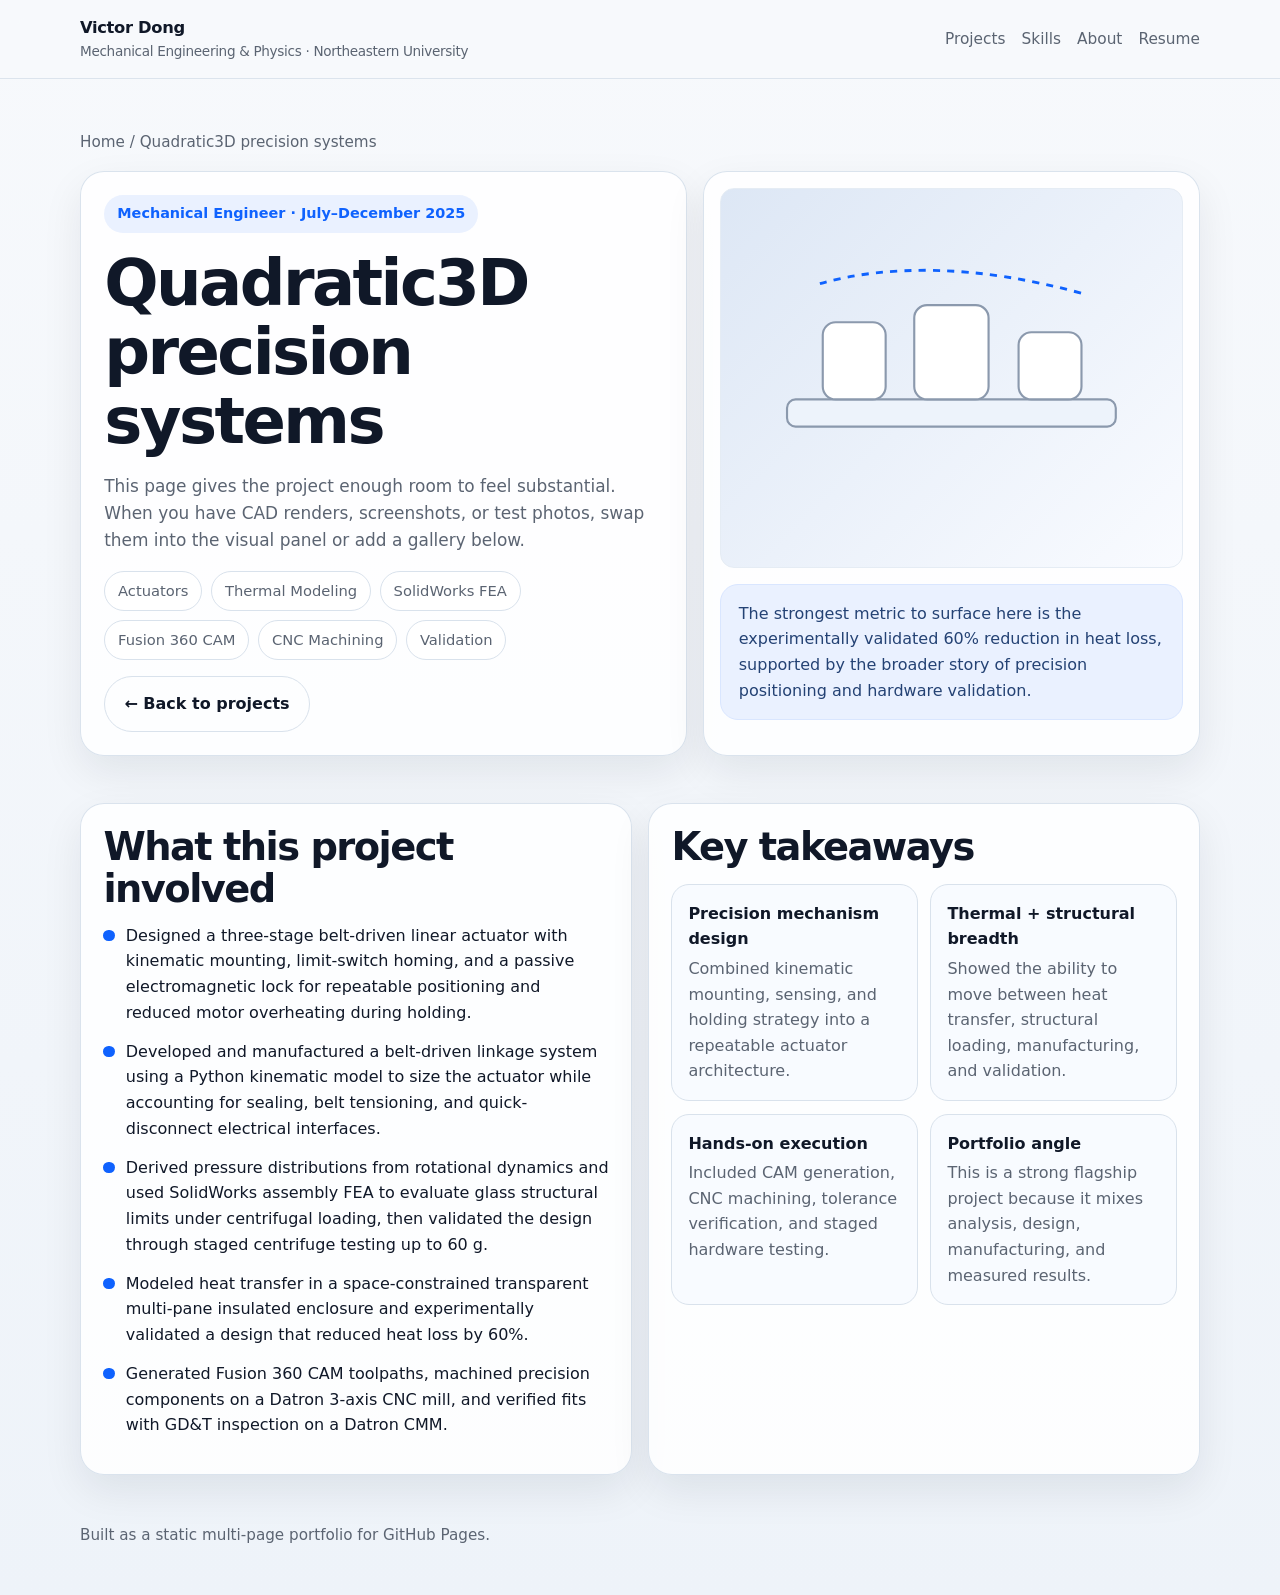
==== projects/quadratic3d.html @ 5df6c518 "Add files via upload" ====
<!DOCTYPE html>
<html lang="en">
<head>
  <meta charset="UTF-8" />
  <meta name="viewport" content="width=device-width, initial-scale=1.0" />
  <title>Quadratic3D | Victor Dong</title>
  <meta name="description" content="Mechanical engineering portfolio of Victor Dong." />
  <link rel="stylesheet" href="../styles.css" />
</head>
<body>
  <nav class="nav">
    <div class="container nav-inner">
      <a href="../index.html" class="brand">Victor Dong<small>Mechanical Engineering & Physics · Northeastern University</small></a>
      <div class="nav-links">
        <a href="../index.html#projects">Projects</a>
        <a href="../index.html#skills">Skills</a>
        <a href="../index.html#about">About</a>
        <a href="../assets/Victor_Dong_Resume.pdf" target="_blank" rel="noopener">Resume</a>
      </div>
    </div>
  </nav>
  
    <header class="page-hero">
      <div class="container">
        <div class="breadcrumbs"><a href="../index.html">Home</a> / Quadratic3D precision systems</div>
        <div class="feature-grid">
          <div class="panel project-summary">
            <div class="eyebrow">Mechanical Engineer · July–December 2025</div>
            <h1 style="font-size:clamp(2.2rem,5vw,4rem);">Quadratic3D precision systems</h1>
            <p class="lead">This page gives the project enough room to feel substantial. When you have CAD renders, screenshots, or test photos, swap them into the visual panel or add a gallery below.</p>
            <div class="tag-list" style="margin-top:1rem;"><span class="tag">Actuators</span><span class="tag">Thermal Modeling</span><span class="tag">SolidWorks FEA</span><span class="tag">Fusion 360 CAM</span><span class="tag">CNC Machining</span><span class="tag">Validation</span></div>
            <div class="back"><a class="button ghost" href="../index.html#projects">← Back to projects</a></div>
          </div>
          <div class="panel visual-card">
            <div class="render">
              <svg viewBox="0 0 600 380" aria-hidden="true">
                <rect x="70" y="220" width="460" height="38" rx="12" fill="#edf3fb" stroke="#8b99ad" stroke-width="3"/>
                <rect x="120" y="112" width="88" height="108" rx="18" fill="#fff" stroke="#8b99ad" stroke-width="3"/>
                <rect x="248" y="88" width="104" height="132" rx="18" fill="#fff" stroke="#8b99ad" stroke-width="3"/>
                <rect x="394" y="126" width="88" height="94" rx="18" fill="#fff" stroke="#8b99ad" stroke-width="3"/>
                <path d="M116 58 C208 32, 332 30, 484 72" fill="none" stroke="#0f62fe" stroke-width="4" stroke-dasharray="10 10"/>
              </svg>
            </div>
            <div class="highlight">The strongest metric to surface here is the experimentally validated 60% reduction in heat loss, supported by the broader story of precision positioning and hardware validation.</div>
          </div>
        </div>
      </div>
    </header>

    <main>
      <section>
        <div class="container grid-2">
          <div class="panel card">
            <h2>What this project involved</h2>
            <div class="bullet"><div class="dot"></div><div>Designed a three-stage belt-driven linear actuator with kinematic mounting, limit-switch homing, and a passive electromagnetic lock for repeatable positioning and reduced motor overheating during holding.</div></div><div class="bullet"><div class="dot"></div><div>Developed and manufactured a belt-driven linkage system using a Python kinematic model to size the actuator while accounting for sealing, belt tensioning, and quick-disconnect electrical interfaces.</div></div><div class="bullet"><div class="dot"></div><div>Derived pressure distributions from rotational dynamics and used SolidWorks assembly FEA to evaluate glass structural limits under centrifugal loading, then validated the design through staged centrifuge testing up to 60 g.</div></div><div class="bullet"><div class="dot"></div><div>Modeled heat transfer in a space-constrained transparent multi-pane insulated enclosure and experimentally validated a design that reduced heat loss by 60%.</div></div><div class="bullet"><div class="dot"></div><div>Generated Fusion 360 CAM toolpaths, machined precision components on a Datron 3-axis CNC mill, and verified fits with GD&T inspection on a Datron CMM.</div></div>
          </div>
          <div class="panel card">
            <h2>Key takeaways</h2>
            <div class="stat-grid"><div class="stat"><strong>Precision mechanism design</strong><span class="muted">Combined kinematic mounting, sensing, and holding strategy into a repeatable actuator architecture.</span></div><div class="stat"><strong>Thermal + structural breadth</strong><span class="muted">Showed the ability to move between heat transfer, structural loading, manufacturing, and validation.</span></div><div class="stat"><strong>Hands-on execution</strong><span class="muted">Included CAM generation, CNC machining, tolerance verification, and staged hardware testing.</span></div><div class="stat"><strong>Portfolio angle</strong><span class="muted">This is a strong flagship project because it mixes analysis, design, manufacturing, and measured results.</span></div></div>
          </div>
        </div>
      </section>
    </main>
    
  <footer class="footer">
    <div class="container">Built as a static multi-page portfolio for GitHub Pages.</div>
  </footer>
</body>
</html>
---- styles.css ----
:root{
  --bg:#f3f6fb;
  --surface:#ffffff;
  --surface-2:#f8fbff;
  --text:#101828;
  --muted:#5b6472;
  --line:#d9e2ec;
  --accent:#0f62fe;
  --accent-2:#eaf1ff;
  --shadow:0 16px 40px rgba(16,24,40,.08);
  --radius:24px;
  --max:1120px;
}
*{box-sizing:border-box}
html{scroll-behavior:smooth}
body{
  margin:0;
  font-family:Inter, ui-sans-serif, system-ui, -apple-system, BlinkMacSystemFont, "Segoe UI", sans-serif;
  color:var(--text);
  background:linear-gradient(180deg,#f7f9fc 0%,#eef3f9 100%);
  line-height:1.6;
}
a{text-decoration:none;color:inherit}
img{max-width:100%;display:block}
.container{width:min(calc(100% - 2rem), var(--max)); margin:0 auto}
.nav{
  position:sticky; top:0; z-index:50;
  background:rgba(247,249,252,.82);
  backdrop-filter:blur(14px);
  border-bottom:1px solid rgba(217,226,236,.9);
}
.nav-inner{
  display:flex;justify-content:space-between;align-items:center;gap:1rem;
  padding:.95rem 0;
}
.brand{
  font-weight:750; letter-spacing:-.02em; font-size:1.02rem;
}
.brand small{display:block;color:var(--muted);font-weight:500;font-size:.85rem}
.nav-links{display:flex;gap:1rem;flex-wrap:wrap;align-items:center}
.nav-links a{color:var(--muted);font-size:.96rem}
.nav-links a:hover{color:var(--text)}
.button{
  display:inline-flex;align-items:center;justify-content:center;gap:.5rem;
  border-radius:999px;padding:.9rem 1.2rem;font-weight:650;border:1px solid transparent;
  transition:.18s ease; cursor:pointer;
}
.button:hover{transform:translateY(-1px)}
.button.primary{background:var(--text);color:white;box-shadow:var(--shadow)}
.button.secondary{background:rgba(255,255,255,.78);border-color:var(--line)}
.button.ghost{background:transparent;border-color:var(--line)}
.hero{padding:4.7rem 0 3rem}
.hero-grid{display:grid;grid-template-columns:1.08fr .92fr;gap:1.2rem;align-items:stretch}
.panel{
  background:rgba(255,255,255,.84);
  border:1px solid rgba(217,226,236,.95);
  border-radius:var(--radius);
  box-shadow:var(--shadow);
}
.hero-copy{padding:2.35rem}
.eyebrow{
  display:inline-flex;align-items:center;gap:.5rem;
  background:var(--accent-2);color:var(--accent);
  padding:.46rem .82rem;border-radius:999px;font-weight:700;font-size:.9rem;
  margin-bottom:1rem
}
h1,h2,h3{margin:0;line-height:1.08;letter-spacing:-.04em}
h1{font-size:clamp(2.55rem,5.8vw,4.9rem);margin-bottom:1rem}
h2{font-size:clamp(1.75rem,3vw,2.4rem)}
h3{font-size:1.35rem}
.lead{font-size:1.06rem;color:var(--muted);max-width:62ch}
.hero-actions{display:flex;gap:.8rem;flex-wrap:wrap;margin:1.5rem 0 1.8rem}
.metrics{display:grid;grid-template-columns:repeat(3,1fr);gap:1rem}
.metric{border-top:1px solid var(--line);padding-top:1rem}
.metric strong{display:block;font-size:1.55rem;letter-spacing:-.05em}
.metric span{color:var(--muted);font-size:.93rem}
.visual-card{padding:1rem;display:flex;flex-direction:column;gap:1rem}
.render{
  min-height:380px;border-radius:calc(var(--radius) - 10px);padding:1rem;
  background:linear-gradient(135deg,#dde7f5,#f9fbff);border:1px solid #e5ecf4;
}
.render svg,.mini-svg svg{width:100%;height:100%}
.tag-list,.skill-list,.chips{display:flex;gap:.55rem;flex-wrap:wrap}
.tag,.skill,.chip{
  display:inline-flex;align-items:center;padding:.45rem .8rem;border-radius:999px;
  background:#fff;border:1px solid var(--line);color:var(--muted);font-size:.92rem
}
section{padding:1.5rem 0 3rem}
.section-head{display:flex;justify-content:space-between;align-items:end;gap:1rem;margin-bottom:1.35rem}
.section-head p{max-width:62ch;color:var(--muted);margin:.45rem 0 0}
.grid-2{display:grid;grid-template-columns:1fr 1fr;gap:1rem}
.grid-3{display:grid;grid-template-columns:repeat(3,1fr);gap:1rem}
.card{padding:1.4rem}
.card p{color:var(--muted);margin:.7rem 0 1rem}
.project-card{
  display:flex;flex-direction:column;
  background:rgba(255,255,255,.88);
  border:1px solid rgba(217,226,236,.95);
  border-radius:var(--radius);
  box-shadow:var(--shadow);
  overflow:hidden;
  transition:.18s ease;
}
.project-card:hover{transform:translateY(-2px)}
.project-top{
  height:220px;padding:1rem;background:linear-gradient(135deg,#f7faff,#eaf1fb);
  border-bottom:1px solid var(--line);
}
.project-body{padding:1.35rem}
.project-meta{display:flex;gap:.5rem;flex-wrap:wrap;margin:.95rem 0 1rem}
.kpi-list{display:grid;grid-template-columns:repeat(2,1fr);gap:.75rem;margin-top:1rem}
.kpi{background:var(--surface-2);border:1px solid var(--line);border-radius:18px;padding:.9rem}
.kpi strong{display:block;font-size:.95rem;margin-bottom:.2rem}
.about p,.muted{color:var(--muted)}
.footer{padding:0 0 3rem;color:var(--muted);font-size:.95rem}
.page-hero{padding:3.2rem 0 1.4rem}
.breadcrumbs{color:var(--muted);font-size:.95rem;margin-bottom:1rem}
.feature-grid{display:grid;grid-template-columns:1.1fr .9fr;gap:1rem}
.project-summary{padding:1.45rem}
.bullet{display:grid;grid-template-columns:auto 1fr;gap:.7rem;align-items:start;margin:.85rem 0}
.dot{width:.7rem;height:.7rem;border-radius:999px;background:var(--accent);margin-top:.45rem}
.stat-grid{display:grid;grid-template-columns:repeat(2,1fr);gap:.8rem;margin-top:1rem}
.stat{padding:1rem;border:1px solid var(--line);border-radius:18px;background:var(--surface-2)}
.stat strong{display:block;font-size:1rem;margin-bottom:.25rem}
.back{margin-top:1rem}
.highlight{
  padding:1rem 1.1rem;border-radius:18px;background:var(--accent-2);
  border:1px solid #d9e6ff;color:#244274
}
.resume-note{font-size:.93rem;color:var(--muted)}
@media (max-width: 980px){
  .hero-grid,.feature-grid,.grid-2,.grid-3{grid-template-columns:1fr}
}
@media (max-width: 680px){
  .nav-inner{flex-direction:column;align-items:flex-start}
  .hero{padding-top:3rem}
  .hero-copy,.visual-card,.card,.project-body,.project-summary{padding:1.2rem}
  .metrics,.kpi-list,.stat-grid{grid-template-columns:1fr}
  h1{font-size:clamp(2.2rem,11vw,3.8rem)}
  .section-head{flex-direction:column;align-items:flex-start}
}
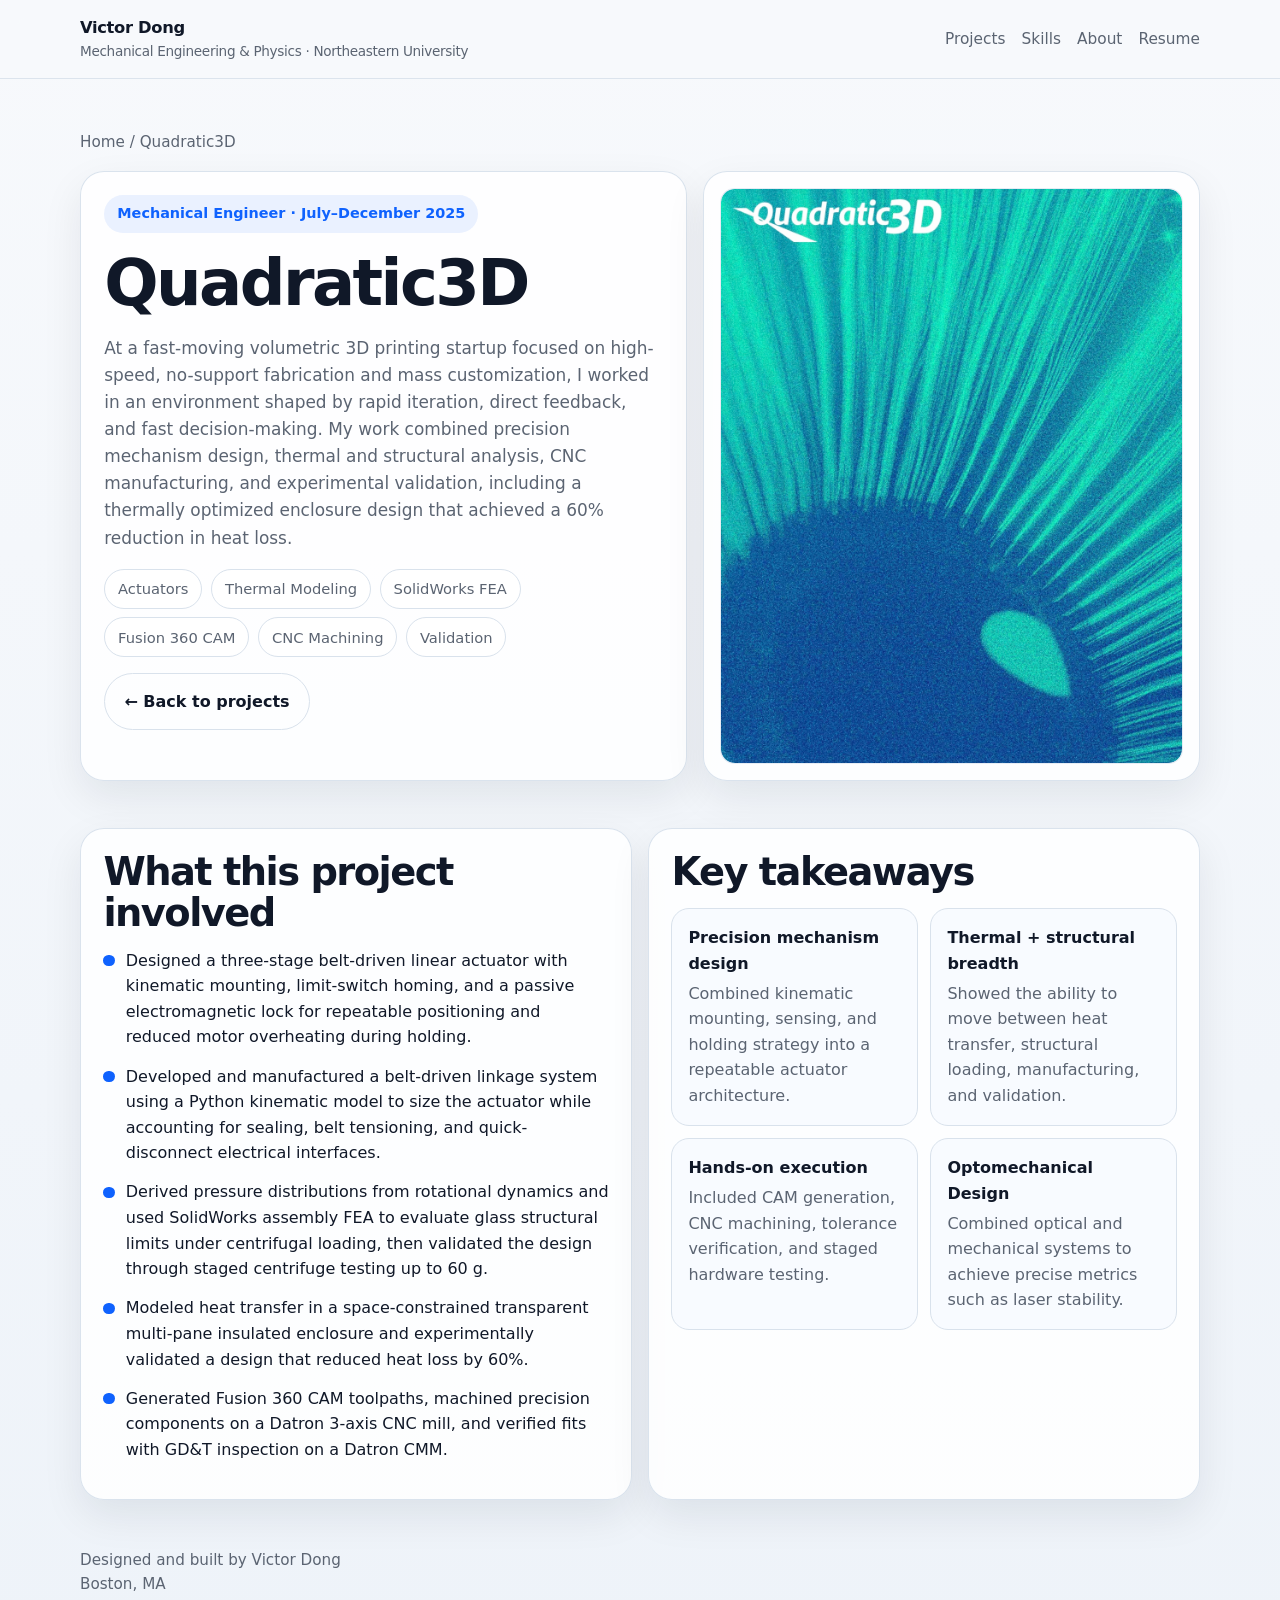
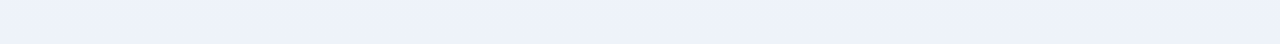
==== commit 9cec1942: "added projects, capabilities, assets, styles" ====
--- a/projects/quadratic3d.html
+++ b/projects/quadratic3d.html
@@ -22,26 +22,25 @@
   
     <header class="page-hero">
       <div class="container">
-        <div class="breadcrumbs"><a href="../index.html">Home</a> / Quadratic3D precision systems</div>
+        <div class="breadcrumbs"><a href="../index.html">Home</a> / Quadratic3D</div>
         <div class="feature-grid">
           <div class="panel project-summary">
             <div class="eyebrow">Mechanical Engineer · July–December 2025</div>
-            <h1 style="font-size:clamp(2.2rem,5vw,4rem);">Quadratic3D precision systems</h1>
-            <p class="lead">This page gives the project enough room to feel substantial. When you have CAD renders, screenshots, or test photos, swap them into the visual panel or add a gallery below.</p>
+            <h1 style="font-size:clamp(2.2rem,5vw,4rem);">Quadratic3D</h1>
+            <p class="lead">
+              At a fast-moving volumetric 3D printing startup focused on high-speed, no-support fabrication and mass customization, I worked in an environment shaped by rapid iteration, direct feedback, and fast decision-making. My work combined precision mechanism design, thermal and structural analysis, CNC manufacturing, and experimental validation, including a thermally optimized enclosure design that achieved a 60% reduction in heat loss.
+            </p>
             <div class="tag-list" style="margin-top:1rem;"><span class="tag">Actuators</span><span class="tag">Thermal Modeling</span><span class="tag">SolidWorks FEA</span><span class="tag">Fusion 360 CAM</span><span class="tag">CNC Machining</span><span class="tag">Validation</span></div>
             <div class="back"><a class="button ghost" href="../index.html#projects">← Back to projects</a></div>
           </div>
           <div class="panel visual-card">
-            <div class="render">
-              <svg viewBox="0 0 600 380" aria-hidden="true">
-                <rect x="70" y="220" width="460" height="38" rx="12" fill="#edf3fb" stroke="#8b99ad" stroke-width="3"/>
-                <rect x="120" y="112" width="88" height="108" rx="18" fill="#fff" stroke="#8b99ad" stroke-width="3"/>
-                <rect x="248" y="88" width="104" height="132" rx="18" fill="#fff" stroke="#8b99ad" stroke-width="3"/>
-                <rect x="394" y="126" width="88" height="94" rx="18" fill="#fff" stroke="#8b99ad" stroke-width="3"/>
-                <path d="M116 58 C208 32, 332 30, 484 72" fill="none" stroke="#0f62fe" stroke-width="4" stroke-dasharray="10 10"/>
-              </svg>
+            <div class="render hero-photo-wrap">
+              <img
+                src="../assets/quadratic3d-hero.jpg"
+                alt="Quadratic3D project image"
+                class="hero-photo"
+              />
             </div>
-            <div class="highlight">The strongest metric to surface here is the experimentally validated 60% reduction in heat loss, supported by the broader story of precision positioning and hardware validation.</div>
           </div>
         </div>
       </div>
@@ -56,14 +55,26 @@
           </div>
           <div class="panel card">
             <h2>Key takeaways</h2>
-            <div class="stat-grid"><div class="stat"><strong>Precision mechanism design</strong><span class="muted">Combined kinematic mounting, sensing, and holding strategy into a repeatable actuator architecture.</span></div><div class="stat"><strong>Thermal + structural breadth</strong><span class="muted">Showed the ability to move between heat transfer, structural loading, manufacturing, and validation.</span></div><div class="stat"><strong>Hands-on execution</strong><span class="muted">Included CAM generation, CNC machining, tolerance verification, and staged hardware testing.</span></div><div class="stat"><strong>Portfolio angle</strong><span class="muted">This is a strong flagship project because it mixes analysis, design, manufacturing, and measured results.</span></div></div>
+            <div class="stat-grid">
+              <div class="stat">
+                <strong>Precision mechanism design
+                </strong><span class="muted">Combined kinematic mounting, sensing, and holding strategy into a repeatable actuator architecture.</span></div><div class="stat"><strong>Thermal + structural breadth</strong><span class="muted">Showed the ability to move between heat transfer, structural loading, manufacturing, and validation.</span></div><div class="stat"><strong>Hands-on execution</strong><span class="muted">Included CAM generation, CNC machining, tolerance verification, and staged hardware testing.</span></div>
+                <div class="stat">
+              <strong>Optomechanical Design</strong><span class="muted">Combined optical and mechanical systems to achieve precise metrics such as laser stability.
+
+              </span>
+            </div>
+          </div>
           </div>
         </div>
       </section>
     </main>
     
   <footer class="footer">
-    <div class="container">Built as a static multi-page portfolio for GitHub Pages.</div>
+    <div class="container">
+      <div>Designed and built by Victor Dong</div>
+      <div>Boston, MA</div>
+    </div>
   </footer>
 </body>
 </html>
--- a/styles.css
+++ b/styles.css
@@ -104,7 +104,7 @@
 }
 .project-card:hover{transform:translateY(-2px)}
 .project-top{
-  height:220px;padding:1rem;background:linear-gradient(135deg,#f7faff,#eaf1fb);
+  height:260px;padding:1rem;background:linear-gradient(135deg,#f7faff,#eaf1fb);
   border-bottom:1px solid var(--line);
 }
 .project-body{padding:1.35rem}
@@ -132,7 +132,10 @@
 @media (max-width: 980px){
   .hero-grid,.feature-grid,.grid-2,.grid-3{grid-template-columns:1fr}
 }
+.about-copy p:first-of-type{margin-top:.8rem}
 @media (max-width: 680px){
+  .about-header{flex-direction:column;align-items:flex-start}
+  .about-photo{width:96px;height:96px}
   .nav-inner{flex-direction:column;align-items:flex-start}
   .hero{padding-top:3rem}
   .hero-copy,.visual-card,.card,.project-body,.project-summary{padding:1.2rem}
@@ -140,3 +143,126 @@
   h1{font-size:clamp(2.2rem,11vw,3.8rem)}
   .section-head{flex-direction:column;align-items:flex-start}
 }
+
+
+.about-header{
+  display:flex;
+  align-items:flex-start;
+  gap:1.1rem;
+}
+
+.about-photo{
+  width:200px;
+  height:200px;
+  border-radius:50%;
+  object-fit:cover;
+  object-position: center 20%;
+  flex-shrink:0;
+  border:3px solid rgba(255,255,255,.95);
+  box-shadow:0 8px 18px rgba(16,24,40,.10);
+}
+
+.about-copy{
+  min-width:0;
+}
+.about-copy p:first-of-type{
+  margin-top:.8rem;
+}
+.hero-copy h1{
+  font-size:clamp(2rem,4.5vw,3.6rem);
+}
+
+.hero-photo-wrap{
+  padding:0;
+  overflow:hidden;
+}
+
+.hero-photo{
+  width:100%;
+  height:100%;
+  min-height:380px;
+  object-fit:cover;
+  object-position:center;
+  display:block;
+  border-radius:calc(var(--radius) - 10px);
+}
+
+.hero-highlights{
+  display:grid;
+  gap:.75rem;
+  margin-top:1rem;
+}
+
+.hero-highlight{
+  background:#fff;
+  border:1px solid var(--line);
+  border-radius:18px;
+  padding:.4rem 1rem;
+}
+
+.hero-highlight strong{
+  display:block;
+  font-size:1rem;
+  margin-bottom:.2rem;
+}
+
+.hero-highlight span{
+  color:var(--muted);
+  font-size:.92rem;
+}
+
+.project-image-wrap{
+  overflow:hidden;
+  border-radius:18px;
+  background:#fff;
+}
+
+.project-image{
+  width:100%;
+  height:100%;
+  display:block;
+  border-radius:18px;
+  background:#fff;
+}
+
+.project-image--contain{
+  object-fit:contain;
+}
+
+.project-image--cover{
+  object-fit:cover;
+}
+
+.sim-image{
+  object-position:center 20%;
+}
+
+.suspension-image{
+  object-position:center 40%;
+}
+
+.robotics-image{
+  object-position:center;
+}
+
+.voron-image{
+  object-position:center 45%;
+}
+
+#projects,
+#skills,
+#about{
+  scroll-margin-top: 80px;
+}
+
+.software-image{
+  object-position:center 20%;
+}
+
+.manufacturing-image{
+  object-position:center 40%;
+}
+
+.vex-image{
+  object-position:center 35%;
+}
